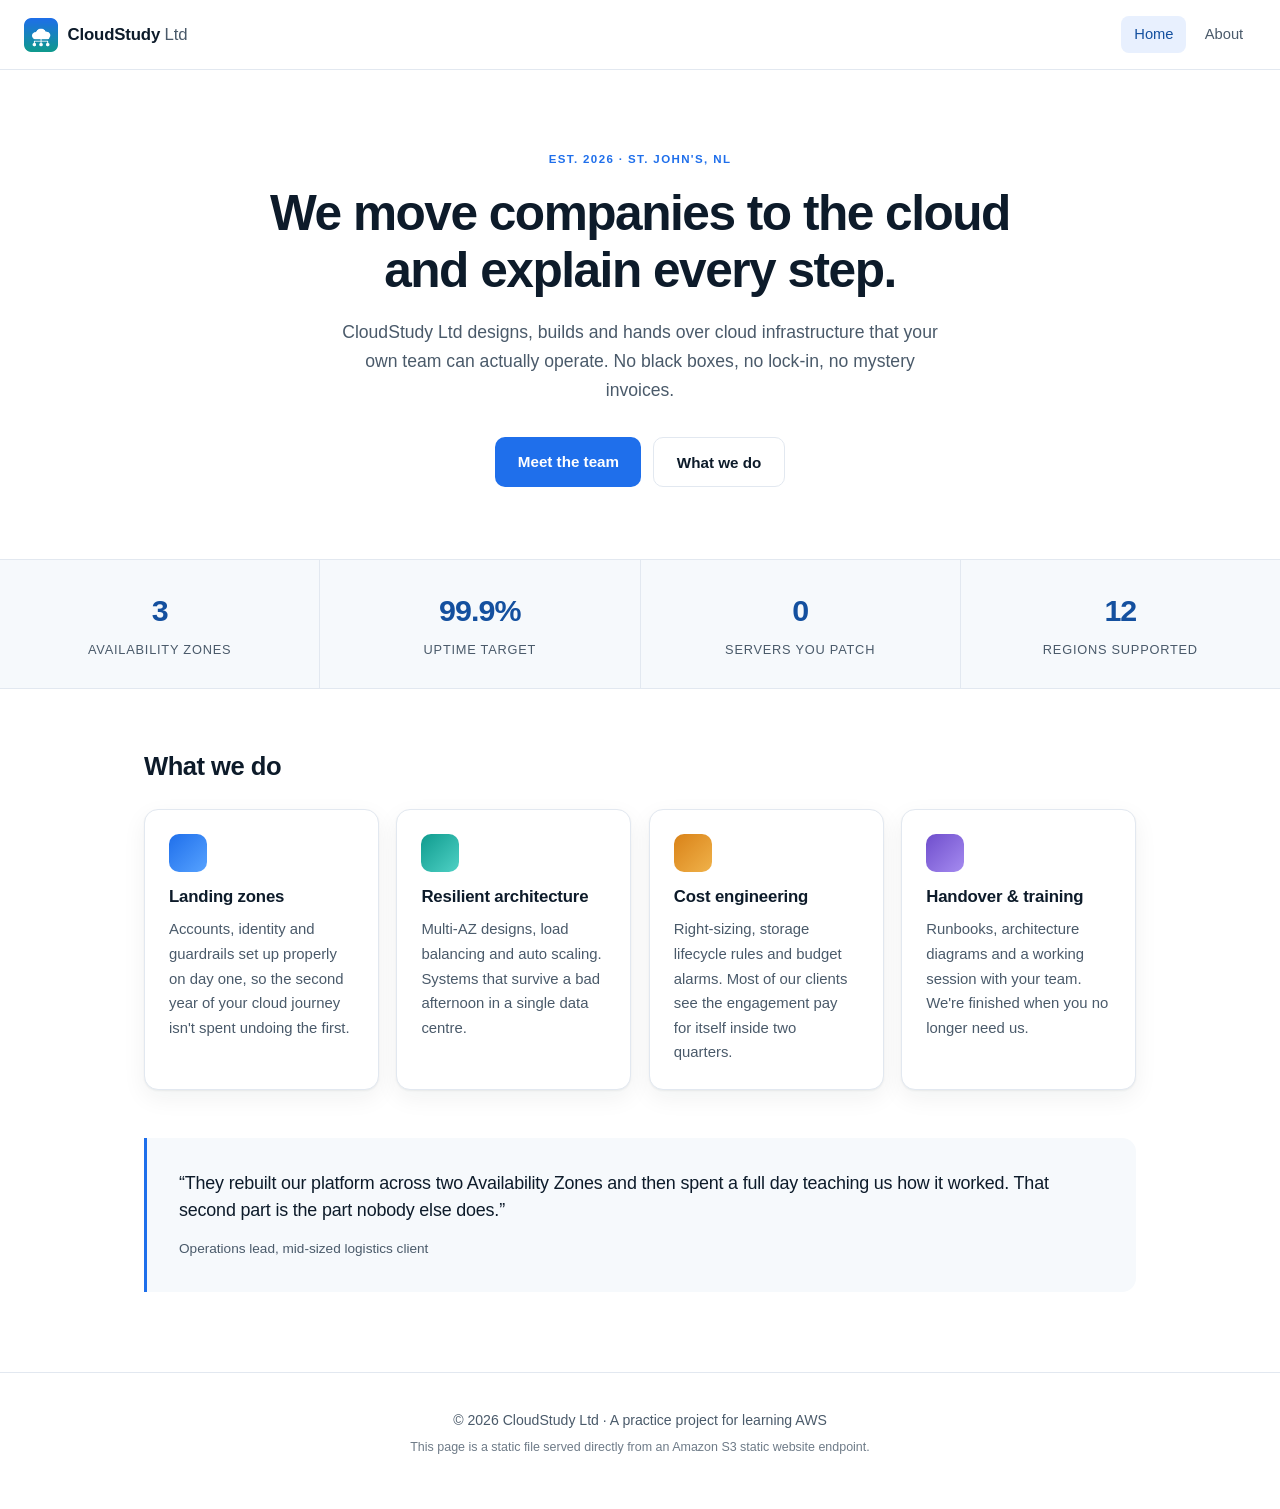
==== index.html @ 69c62f03 "deploying to ecr" ====
<!DOCTYPE html>
<html lang="en">
<head>
<meta charset="utf-8">
<meta name="viewport" content="width=device-width, initial-scale=1">
<title>CloudStudy Ltd — Cloud consulting that actually explains itself</title>
<link rel="stylesheet" href="style.css">
<link rel="icon" href="logo.png">
</head>
<body>

<header class="nav">
  <a class="brand" href="index.html">
    <img src="logo.png" alt="CloudStudy Ltd logo" width="34" height="34">
    <span>CloudStudy<span class="brand-light"> Ltd</span></span>
  </a>
  <nav>
    <a href="index.html" class="active">Home</a>
    <a href="about.html">About</a>
  </nav>
</header>

<section class="hero">
  <p class="eyebrow">Est. 2026 &middot; St. John's, NL</p>
  <h1>We move companies to the cloud<br>and explain every step.</h1>
  <p class="lede">
    CloudStudy Ltd designs, builds and hands over cloud infrastructure that your own
    team can actually operate. No black boxes, no lock-in, no mystery invoices.
  </p>
  <div class="cta-row">
    <a class="btn btn-primary" href="about.html">Meet the team</a>
    <a class="btn btn-ghost" href="#services">What we do</a>
  </div>
</section>

<section class="stats">
  <div class="stat"><strong>3</strong><span>Availability Zones</span></div>
  <div class="stat"><strong>99.9%</strong><span>Uptime target</span></div>
  <div class="stat"><strong>0</strong><span>Servers you patch</span></div>
  <div class="stat"><strong>12</strong><span>Regions supported</span></div>
</section>

<main id="services" class="wrap">
  <h2>What we do</h2>
  <div class="grid">
    <article class="card">
      <div class="icon icon-1"></div>
      <h3>Landing zones</h3>
      <p>Accounts, identity and guardrails set up properly on day one, so the
         second year of your cloud journey isn't spent undoing the first.</p>
    </article>
    <article class="card">
      <div class="icon icon-2"></div>
      <h3>Resilient architecture</h3>
      <p>Multi-AZ designs, load balancing and auto scaling. Systems that survive
         a bad afternoon in a single data centre.</p>
    </article>
    <article class="card">
      <div class="icon icon-3"></div>
      <h3>Cost engineering</h3>
      <p>Right-sizing, storage lifecycle rules and budget alarms. Most of our
         clients see the engagement pay for itself inside two quarters.</p>
    </article>
    <article class="card">
      <div class="icon icon-4"></div>
      <h3>Handover &amp; training</h3>
      <p>Runbooks, architecture diagrams and a working session with your team.
         We're finished when you no longer need us.</p>
    </article>
  </div>

  <div class="quote">
    <blockquote>
      &ldquo;They rebuilt our platform across two Availability Zones and then spent a
      full day teaching us how it worked. That second part is the part nobody else does.&rdquo;
    </blockquote>
    <p class="attrib">Operations lead, mid-sized logistics client</p>
  </div>
</main>

<footer>
  <p>&copy; 2026 CloudStudy Ltd &middot; A practice project for learning AWS</p>
  <p class="tiny">This page is a static file served directly from an Amazon S3 static website endpoint.</p>
</footer>

</body>
</html>
---- style.css ----
/* CloudStudy Ltd — sample stylesheet for the AWS group study project */

:root {
  --ink:       #0d1b2a;
  --ink-soft:  #4a5a6a;
  --line:      #e2e8f0;
  --bg:        #ffffff;
  --bg-alt:    #f6f9fc;
  --accent:    #1f6feb;
  --accent-dk: #14509f;
  --teal:      #0f9b8e;
  --amber:     #d98218;
  --violet:    #6f4ecc;
  --radius:    14px;
  --shadow:    0 1px 2px rgba(13,27,42,.06), 0 8px 24px rgba(13,27,42,.06);
}

* { box-sizing: border-box; }

html { scroll-behavior: smooth; }

body {
  margin: 0;
  font-family: -apple-system, BlinkMacSystemFont, "Segoe UI", Inter, Roboto,
               "Helvetica Neue", Arial, sans-serif;
  color: var(--ink);
  background: var(--bg);
  line-height: 1.65;
  -webkit-font-smoothing: antialiased;
}

/* ---------- nav ---------- */

.nav {
  display: flex;
  align-items: center;
  justify-content: space-between;
  gap: 1rem;
  padding: 1rem 1.5rem;
  border-bottom: 1px solid var(--line);
  position: sticky;
  top: 0;
  background: rgba(255,255,255,.9);
  backdrop-filter: blur(10px);
  z-index: 10;
}

.brand {
  display: flex;
  align-items: center;
  gap: .6rem;
  font-weight: 700;
  font-size: 1.05rem;
  letter-spacing: -.01em;
  color: var(--ink);
  text-decoration: none;
}

.brand-light { color: var(--ink-soft); font-weight: 500; }

.nav nav { display: flex; gap: .35rem; }

.nav nav a {
  color: var(--ink-soft);
  text-decoration: none;
  font-size: .92rem;
  font-weight: 500;
  padding: .4rem .8rem;
  border-radius: 8px;
}

.nav nav a:hover { background: var(--bg-alt); color: var(--ink); }
.nav nav a.active { background: #e8f0fe; color: var(--accent-dk); }

/* ---------- hero ---------- */

.hero {
  max-width: 860px;
  margin: 0 auto;
  padding: 5rem 1.5rem 3.5rem;
  text-align: center;
}

.hero-sm { padding: 3.5rem 1.5rem 2rem; }

.eyebrow {
  text-transform: uppercase;
  letter-spacing: .12em;
  font-size: .72rem;
  font-weight: 700;
  color: var(--accent);
  margin: 0 0 1rem;
}

.hero h1 {
  font-size: clamp(2rem, 5vw, 3.1rem);
  line-height: 1.15;
  letter-spacing: -.03em;
  margin: 0 0 1.2rem;
}

.lede {
  font-size: 1.1rem;
  color: var(--ink-soft);
  max-width: 620px;
  margin: 0 auto;
}

.cta-row {
  display: flex;
  gap: .75rem;
  justify-content: center;
  flex-wrap: wrap;
  margin-top: 2rem;
}

.btn {
  display: inline-block;
  padding: .7rem 1.4rem;
  border-radius: 10px;
  text-decoration: none;
  font-weight: 600;
  font-size: .95rem;
  transition: transform .12s ease, background .12s ease;
}

.btn:hover { transform: translateY(-1px); }
.btn-primary { background: var(--accent); color: #fff; }
.btn-primary:hover { background: var(--accent-dk); }
.btn-ghost { border: 1px solid var(--line); color: var(--ink); }
.btn-ghost:hover { background: var(--bg-alt); }

/* ---------- stats ---------- */

.stats {
  display: grid;
  grid-template-columns: repeat(auto-fit, minmax(150px, 1fr));
  gap: 1px;
  background: var(--line);
  border-block: 1px solid var(--line);
  margin-top: 1rem;
}

.stat {
  background: var(--bg-alt);
  padding: 1.6rem 1rem;
  text-align: center;
}

.stat strong {
  display: block;
  font-size: 1.9rem;
  letter-spacing: -.03em;
  color: var(--accent-dk);
}

.stat span {
  font-size: .8rem;
  color: var(--ink-soft);
  text-transform: uppercase;
  letter-spacing: .06em;
}

/* ---------- layout ---------- */

.wrap {
  max-width: 1040px;
  margin: 0 auto;
  padding: 3.5rem 1.5rem 4rem;
}

h2 {
  font-size: 1.6rem;
  letter-spacing: -.02em;
  margin: 2.5rem 0 1.4rem;
}

.wrap > h2:first-child { margin-top: 0; }

.grid {
  display: grid;
  grid-template-columns: repeat(auto-fit, minmax(230px, 1fr));
  gap: 1.1rem;
}

.grid-3 { grid-template-columns: repeat(auto-fit, minmax(260px, 1fr)); }

.card {
  border: 1px solid var(--line);
  border-radius: var(--radius);
  padding: 1.5rem;
  background: var(--bg);
  box-shadow: var(--shadow);
  transition: transform .15s ease, box-shadow .15s ease;
}

.card:hover {
  transform: translateY(-3px);
  box-shadow: 0 2px 4px rgba(13,27,42,.07), 0 14px 34px rgba(13,27,42,.1);
}

.card h3 { margin: .7rem 0 .4rem; font-size: 1.05rem; letter-spacing: -.01em; }
.card p  { margin: 0; color: var(--ink-soft); font-size: .93rem; }

.icon {
  width: 38px;
  height: 38px;
  border-radius: 10px;
}

.icon-1 { background: linear-gradient(135deg, #1f6feb, #56a2ff); }
.icon-2 { background: linear-gradient(135deg, #0f9b8e, #4fd1c5); }
.icon-3 { background: linear-gradient(135deg, #d98218, #f0b24a); }
.icon-4 { background: linear-gradient(135deg, #6f4ecc, #a58bf0); }

.step {
  display: inline-block;
  font-size: .72rem;
  font-weight: 700;
  letter-spacing: .1em;
  color: var(--accent);
  background: #e8f0fe;
  padding: .2rem .5rem;
  border-radius: 6px;
}

/* ---------- people ---------- */

.avatar {
  width: 46px;
  height: 46px;
  border-radius: 50%;
  display: grid;
  place-items: center;
  color: #fff;
  font-weight: 700;
  font-size: .85rem;
  letter-spacing: .04em;
}

.av-1 { background: var(--accent); }
.av-2 { background: var(--teal); }
.av-3 { background: var(--violet); }

.role {
  font-size: .8rem !important;
  text-transform: uppercase;
  letter-spacing: .07em;
  color: var(--accent) !important;
  font-weight: 600;
  margin-bottom: .5rem !important;
}

.person p + p { margin-top: .5rem; }

code {
  background: var(--bg-alt);
  border: 1px solid var(--line);
  border-radius: 5px;
  padding: .05rem .3rem;
  font-size: .85em;
}

/* ---------- quote ---------- */

.quote {
  margin: 3rem 0 1rem;
  padding: 2rem;
  background: var(--bg-alt);
  border-left: 3px solid var(--accent);
  border-radius: 0 var(--radius) var(--radius) 0;
}

.quote blockquote {
  margin: 0;
  font-size: 1.12rem;
  line-height: 1.55;
  letter-spacing: -.01em;
}

.attrib {
  margin: .8rem 0 0;
  font-size: .85rem;
  color: var(--ink-soft);
}

.contact a { color: var(--accent); }

/* ---------- footer ---------- */

footer {
  border-top: 1px solid var(--line);
  padding: 2rem 1.5rem 3rem;
  text-align: center;
  color: var(--ink-soft);
  font-size: .88rem;
}

footer p { margin: .25rem 0; }
.tiny { font-size: .78rem; opacity: .8; }

@media (max-width: 560px) {
  .hero { padding-top: 3.5rem; }
  .nav { padding: .8rem 1rem; }
}
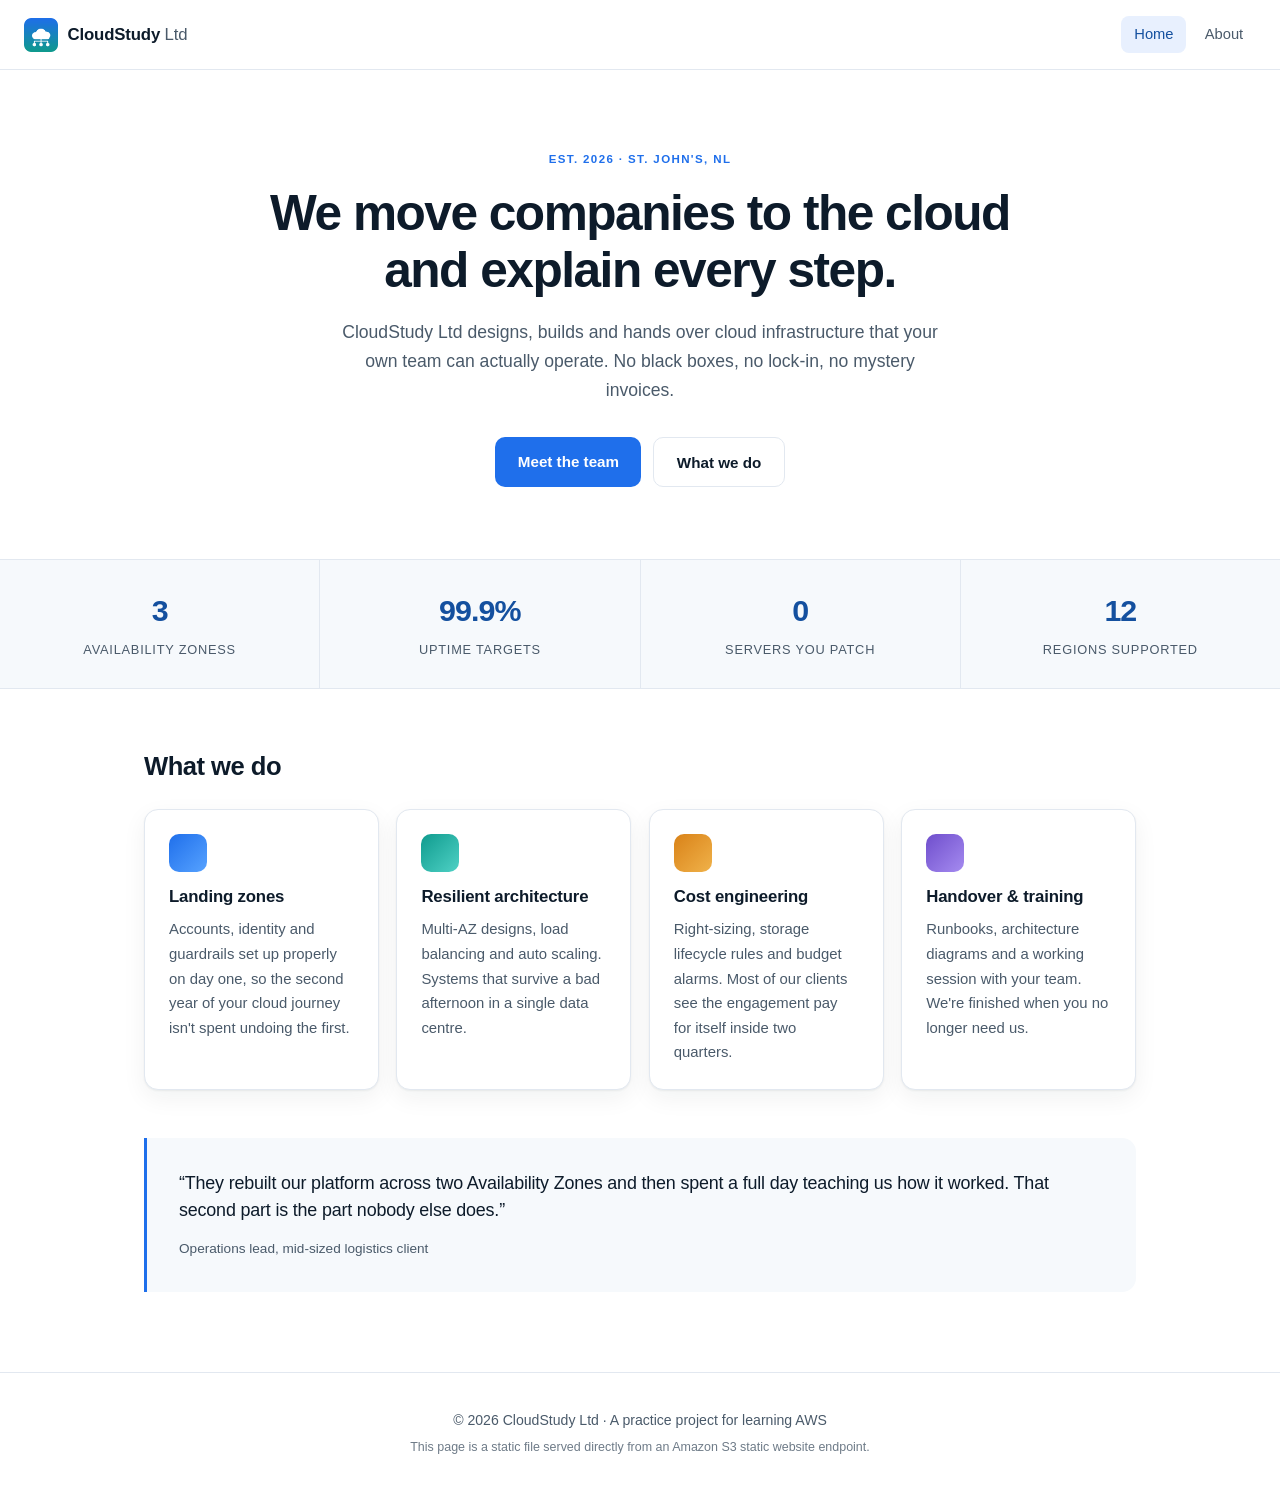
==== commit eadcfe59: "setting app task definition for ecs" ====
--- a/index.html
+++ b/index.html
@@ -34,8 +34,8 @@
 </section>
 
 <section class="stats">
-  <div class="stat"><strong>3</strong><span>Availability Zones</span></div>
-  <div class="stat"><strong>99.9%</strong><span>Uptime target</span></div>
+  <div class="stat"><strong>3</strong><span>Availability Zoness</span></div>
+  <div class="stat"><strong>99.9%</strong><span>Uptime targets</span></div>
   <div class="stat"><strong>0</strong><span>Servers you patch</span></div>
   <div class="stat"><strong>12</strong><span>Regions supported</span></div>
 </section>
